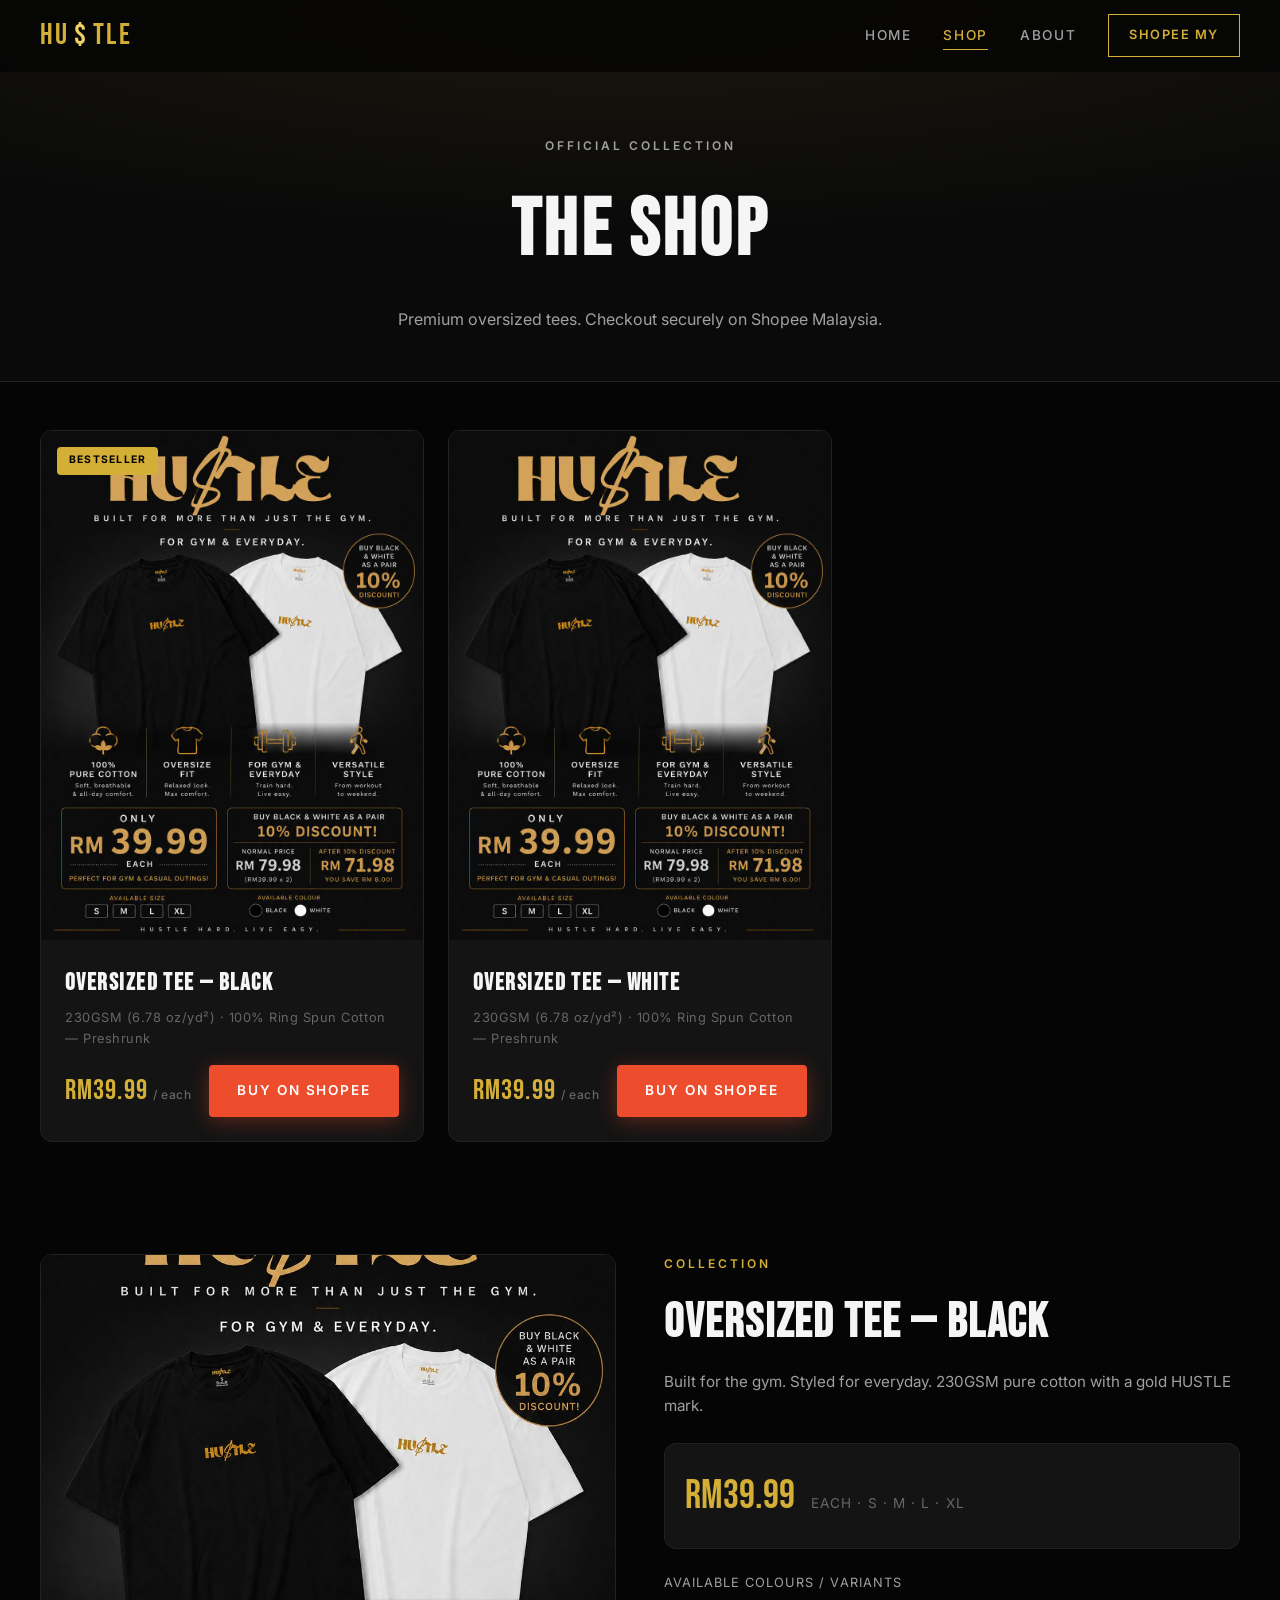
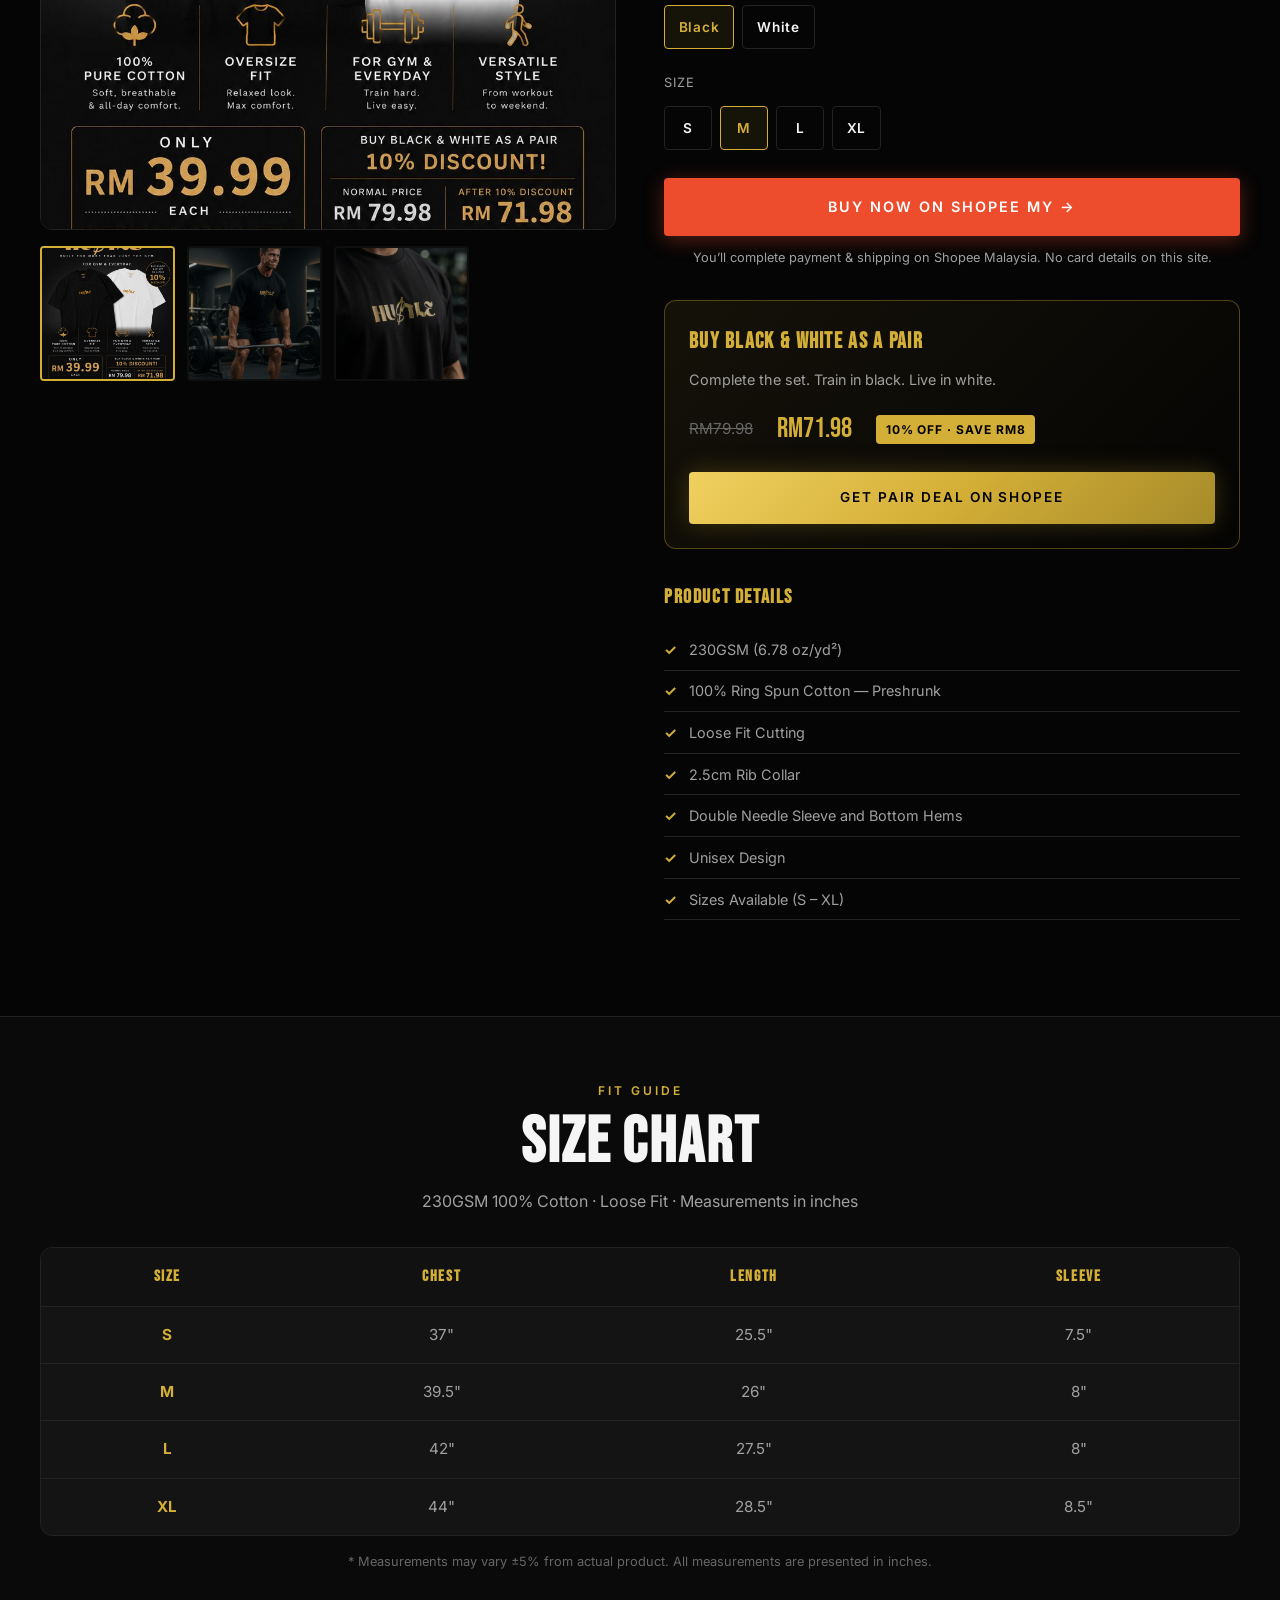
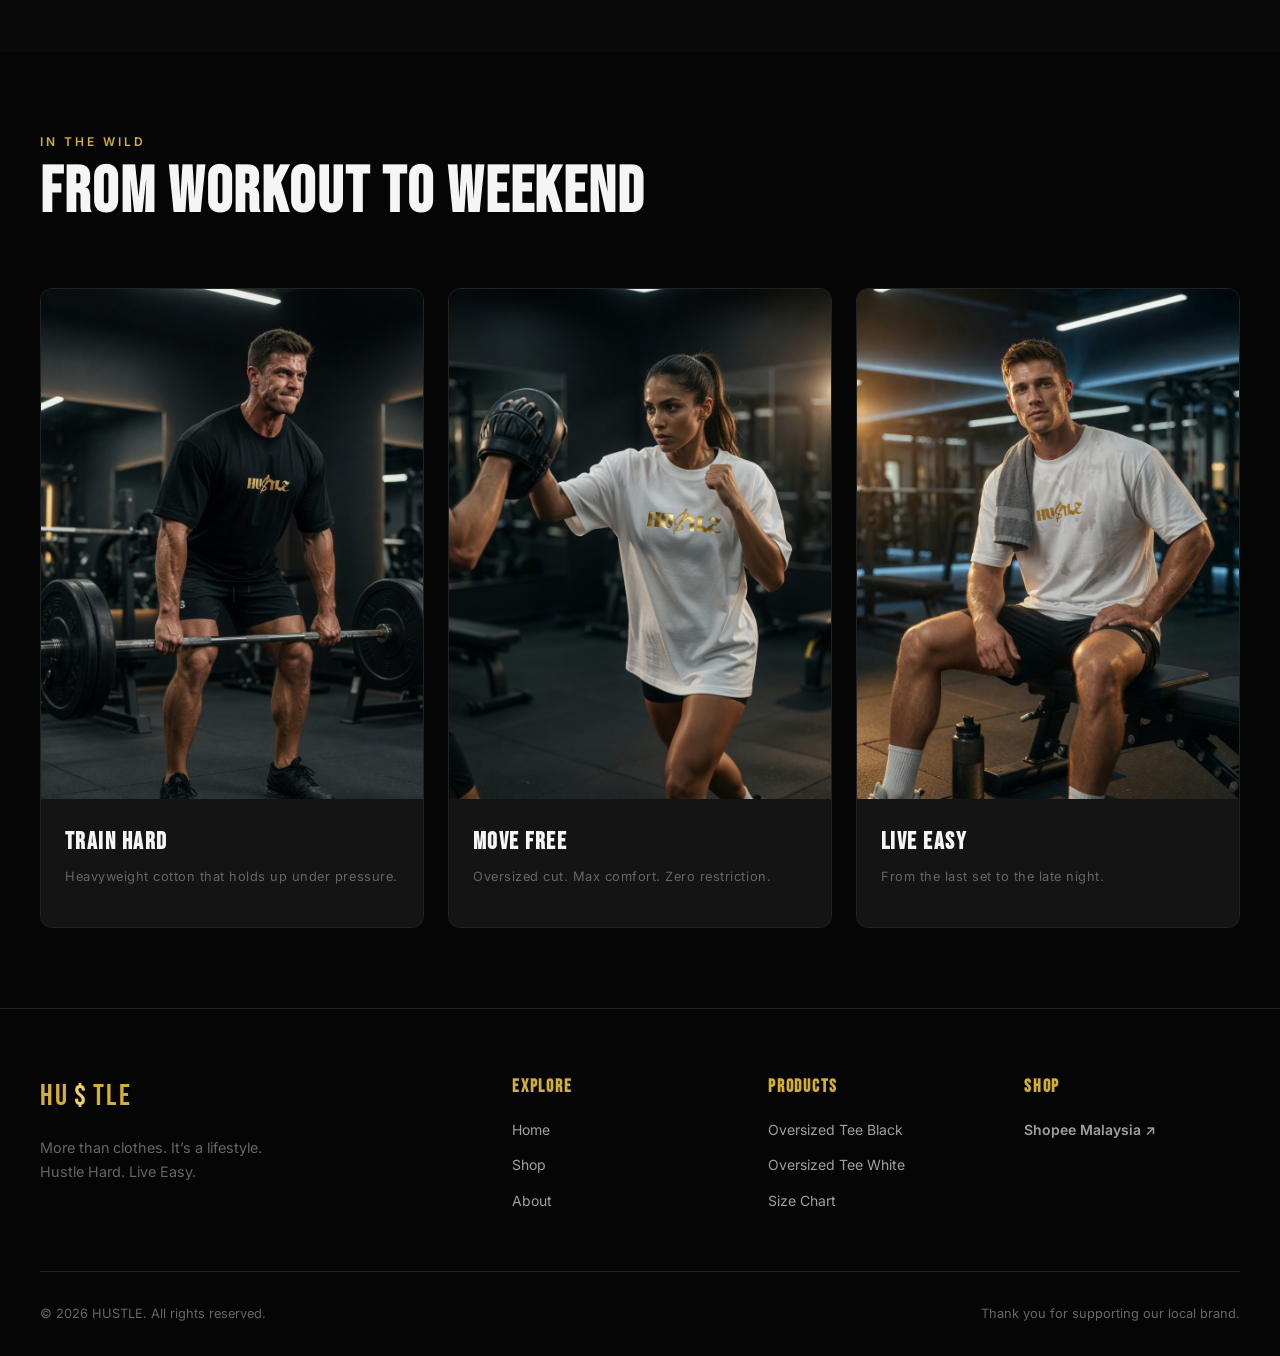
==== shop.html @ 85b2e393 "Initial commit: HUSTLE premium gym clothing e-commerce site Three-page brand site (Home, Shop, About" ====
<!DOCTYPE html>
<html lang="en">
  <head>
    <meta charset="UTF-8" />
    <meta name="viewport" content="width=device-width, initial-scale=1.0" />
    <meta
      name="description"
      content="Shop HUSTLE Oversized Tee — 230GSM pure cotton, Black & White. RM39.99 each or 10% off pair bundle. Buy on Shopee Malaysia."
    />
    <title>Shop — HUSTLE Oversized Tee</title>
    <link rel="preconnect" href="https://fonts.googleapis.com" />
    <link rel="preconnect" href="https://fonts.gstatic.com" crossorigin />
    <link
      href="https://fonts.googleapis.com/css2?family=Bebas+Neue&family=Inter:wght@400;500;600;700&display=swap"
      rel="stylesheet"
    />
    <link rel="stylesheet" href="css/styles.css" />
  </head>
  <body>
    <header class="nav" role="banner">
      <div class="nav-inner">
        <a href="index.html" class="logo" aria-label="HUSTLE Home">
          HU<span class="dollar">$</span>TLE
        </a>
        <button class="nav-toggle" aria-label="Open menu" aria-expanded="false">
          <span></span><span></span><span></span>
        </button>
        <nav class="nav-links" aria-label="Primary">
          <a href="index.html" data-page="index.html">Home</a>
          <a href="shop.html" data-page="shop.html">Shop</a>
          <a href="about.html" data-page="about.html">About</a>
          <a href="#" class="nav-cta" data-shopee="store">Shopee MY</a>
        </nav>
      </div>
    </header>

    <section class="page-hero">
      <div class="container">
        <p class="section-label">Official Collection</p>
        <h1>THE SHOP</h1>
        <p>Premium oversized tees. Checkout securely on Shopee Malaysia.</p>
      </div>
    </section>

    <!-- PRODUCT CATALOG -->
    <div class="container" style="padding-top: 3rem">
      <div id="products-grid" class="shop-grid" style="margin-bottom: 3rem">
        <p class="muted">Loading products…</p>
      </div>
    </div>

    <div class="container" id="product-detail-root">
      <!-- Selected product detail filled by shop-app.js -->
    </div>

    <!-- SIZE CHART -->
    <section class="size-chart-section" id="size-chart">
      <div class="container">
        <div style="text-align: center; margin-bottom: 2rem" class="reveal">
          <p class="section-label">Fit Guide</p>
          <h2 class="section-title">SIZE CHART</h2>
          <p class="muted">230GSM 100% Cotton · Loose Fit · Measurements in inches</p>
        </div>
        <div class="size-chart-wrap reveal">
          <table class="size-chart">
            <thead>
              <tr>
                <th>SIZE</th>
                <th>CHEST</th>
                <th>LENGTH</th>
                <th>SLEEVE</th>
              </tr>
            </thead>
            <tbody id="size-chart-body"></tbody>
          </table>
        </div>
        <p class="size-chart-note" id="size-chart-note"></p>
      </div>
    </section>

    <!-- Lifestyle strip -->
    <section class="section">
      <div class="container">
        <div class="featured-header reveal">
          <div>
            <p class="section-label">In the Wild</p>
            <h2 class="section-title">FROM WORKOUT TO WEEKEND</h2>
          </div>
        </div>
        <div class="shop-grid">
          <article class="product-card reveal">
            <div class="product-card-img">
              <img
                src="assets/images/hero-male-black.jpg"
                alt="Training in HUSTLE black oversized tee"
                loading="lazy"
                width="600"
                height="800"
              />
            </div>
            <div class="product-card-body">
              <h3>TRAIN HARD</h3>
              <p class="product-meta">Heavyweight cotton that holds up under pressure.</p>
            </div>
          </article>
          <article class="product-card reveal">
            <div class="product-card-img">
              <img
                src="assets/images/lifestyle-female-white.jpg"
                alt="Lifestyle wear HUSTLE white oversized tee"
                loading="lazy"
                width="600"
                height="800"
              />
            </div>
            <div class="product-card-body">
              <h3>MOVE FREE</h3>
              <p class="product-meta">Oversized cut. Max comfort. Zero restriction.</p>
            </div>
          </article>
          <article class="product-card reveal">
            <div class="product-card-img">
              <img
                src="assets/images/lifestyle-rest.jpg"
                alt="Post-workout in HUSTLE oversized tee"
                loading="lazy"
                width="600"
                height="800"
              />
            </div>
            <div class="product-card-body">
              <h3>LIVE EASY</h3>
              <p class="product-meta">From the last set to the late night.</p>
            </div>
          </article>
        </div>
      </div>
    </section>

    <footer class="footer">
      <div class="container">
        <div class="footer-grid">
          <div class="footer-brand">
            <a href="index.html" class="logo">HU<span class="dollar">$</span>TLE</a>
            <p>More than clothes. It’s a lifestyle.<br />Hustle Hard. Live Easy.</p>
          </div>
          <div>
            <h4>Explore</h4>
            <ul class="footer-links">
              <li><a href="index.html">Home</a></li>
              <li><a href="shop.html">Shop</a></li>
              <li><a href="about.html">About</a></li>
            </ul>
          </div>
          <div>
            <h4>Products</h4>
            <ul class="footer-links">
              <li><a href="shop.html">Oversized Tee Black</a></li>
              <li><a href="shop.html">Oversized Tee White</a></li>
              <li><a href="shop.html#size-chart">Size Chart</a></li>
            </ul>
          </div>
          <div>
            <h4>Shop</h4>
            <ul class="footer-links">
              <li>
                <a href="#" data-shopee="store" class="footer-shopee">Shopee Malaysia ↗</a>
              </li>
            </ul>
          </div>
        </div>
        <div class="footer-bottom">
          <span>© <span data-year></span> HUSTLE. All rights reserved.</span>
          <span>Thank you for supporting our local brand.</span>
        </div>
      </div>
    </footer>

    <script src="js/config.js"></script>
    <script src="js/catalog.js"></script>
    <script src="js/shop-app.js"></script>
    <script src="js/main.js"></script>
  </body>
</html>
---- css/styles.css ----
/* ============================================================
   HUSTLE — Premium Gym Clothing Brand
   Design System: Dark · Gold · Aggressive Luxury
   ============================================================ */

:root {
  /* Palette */
  --bg-void: #050505;
  --bg-primary: #0a0a0a;
  --bg-elevated: #111111;
  --bg-card: #141414;
  --bg-hover: #1a1a1a;
  --border: #222222;
  --border-gold: rgba(212, 175, 55, 0.35);

  --gold: #d4af37;
  --gold-bright: #f0d060;
  --gold-dim: #a68b2a;
  --gold-glow: rgba(212, 175, 55, 0.25);

  --text: #f5f5f5;
  --text-muted: #a0a0a0;
  --text-dim: #666666;
  --white: #ffffff;
  --black: #000000;

  /* Typography */
  --font-display: "Bebas Neue", "Impact", "Arial Narrow", sans-serif;
  --font-body: "Inter", system-ui, -apple-system, sans-serif;

  /* Spacing & layout */
  --nav-h: 72px;
  --container: 1200px;
  --radius: 4px;
  --radius-lg: 12px;

  /* Motion */
  --ease: cubic-bezier(0.22, 1, 0.36, 1);
  --transition: 0.3s var(--ease);
}

/* Reset */
*,
*::before,
*::after {
  box-sizing: border-box;
  margin: 0;
  padding: 0;
}

html {
  scroll-behavior: smooth;
  -webkit-font-smoothing: antialiased;
}

body {
  font-family: var(--font-body);
  background: var(--bg-void);
  color: var(--text);
  line-height: 1.6;
  min-height: 100vh;
  overflow-x: hidden;
}

img {
  max-width: 100%;
  display: block;
  height: auto;
}

a {
  color: inherit;
  text-decoration: none;
}

ul {
  list-style: none;
}

button {
  font-family: inherit;
  cursor: pointer;
  border: none;
  background: none;
  color: inherit;
}

/* Typography utilities */
.display {
  font-family: var(--font-display);
  font-weight: 400;
  letter-spacing: 0.04em;
  line-height: 0.95;
  text-transform: uppercase;
}

.gold-text {
  color: var(--gold);
}

.muted {
  color: var(--text-muted);
}

.container {
  width: min(100% - 2.5rem, var(--container));
  margin-inline: auto;
}

.section {
  padding: 5rem 0;
}

.section-label {
  font-size: 0.75rem;
  letter-spacing: 0.25em;
  text-transform: uppercase;
  color: var(--gold);
  margin-bottom: 0.75rem;
  font-weight: 600;
}

.section-title {
  font-family: var(--font-display);
  font-size: clamp(2.5rem, 6vw, 4rem);
  letter-spacing: 0.03em;
  line-height: 0.95;
  margin-bottom: 1rem;
}

/* ============================================================
   NAVIGATION
   ============================================================ */
.nav {
  position: fixed;
  top: 0;
  left: 0;
  right: 0;
  z-index: 1000;
  height: var(--nav-h);
  display: flex;
  align-items: center;
  background: rgba(5, 5, 5, 0.85);
  backdrop-filter: blur(16px);
  border-bottom: 1px solid transparent;
  transition: border-color var(--transition), background var(--transition);
}

.nav.scrolled {
  border-bottom-color: var(--border);
  background: rgba(5, 5, 5, 0.95);
}

.nav-inner {
  width: min(100% - 2.5rem, var(--container));
  margin-inline: auto;
  display: flex;
  align-items: center;
  justify-content: space-between;
}

.logo {
  font-family: var(--font-display);
  font-size: 1.85rem;
  letter-spacing: 0.08em;
  color: var(--gold);
  display: flex;
  align-items: center;
  gap: 0.15em;
}

.logo .dollar {
  color: var(--gold-bright);
  position: relative;
}

.logo-sub {
  display: none;
}

.nav-links {
  display: flex;
  align-items: center;
  gap: 2rem;
}

.nav-links a {
  font-size: 0.85rem;
  font-weight: 500;
  letter-spacing: 0.12em;
  text-transform: uppercase;
  color: var(--text-muted);
  transition: color var(--transition);
  position: relative;
}

.nav-links a::after {
  content: "";
  position: absolute;
  left: 0;
  bottom: -4px;
  width: 0;
  height: 1px;
  background: var(--gold);
  transition: width var(--transition);
}

.nav-links a:hover,
.nav-links a.active {
  color: var(--gold);
}

.nav-links a:hover::after,
.nav-links a.active::after {
  width: 100%;
}

.nav-cta {
  padding: 0.65rem 1.25rem;
  border: 1px solid var(--gold);
  color: var(--gold) !important;
  letter-spacing: 0.1em;
  font-size: 0.8rem !important;
  font-weight: 600 !important;
  transition: background var(--transition), color var(--transition) !important;
}

.nav-cta::after {
  display: none !important;
}

.nav-cta:hover {
  background: var(--gold) !important;
  color: var(--black) !important;
}

.nav-toggle {
  display: none;
  flex-direction: column;
  gap: 5px;
  padding: 8px;
  z-index: 1001;
}

.nav-toggle span {
  display: block;
  width: 24px;
  height: 2px;
  background: var(--gold);
  transition: var(--transition);
}

/* ============================================================
   BUTTONS
   ============================================================ */
.btn {
  display: inline-flex;
  align-items: center;
  justify-content: center;
  gap: 0.5rem;
  padding: 0.95rem 1.75rem;
  font-size: 0.85rem;
  font-weight: 600;
  letter-spacing: 0.14em;
  text-transform: uppercase;
  border-radius: var(--radius);
  transition: all var(--transition);
  white-space: nowrap;
}

.btn-primary {
  background: linear-gradient(135deg, var(--gold-bright), var(--gold), var(--gold-dim));
  color: var(--black);
  box-shadow: 0 0 24px var(--gold-glow);
}

.btn-primary:hover {
  transform: translateY(-2px);
  box-shadow: 0 8px 32px var(--gold-glow);
  filter: brightness(1.08);
}

.btn-outline {
  border: 1px solid var(--gold);
  color: var(--gold);
  background: transparent;
}

.btn-outline:hover {
  background: var(--gold);
  color: var(--black);
  transform: translateY(-2px);
}

.btn-ghost {
  border: 1px solid var(--border);
  color: var(--text);
}

.btn-ghost:hover {
  border-color: var(--gold);
  color: var(--gold);
}

.btn-shopee {
  background: #ee4d2d;
  color: var(--white);
  box-shadow: 0 4px 20px rgba(238, 77, 45, 0.35);
}

.btn-shopee:hover {
  background: #ff6338;
  transform: translateY(-2px);
  box-shadow: 0 8px 28px rgba(238, 77, 45, 0.45);
}

.btn-block {
  width: 100%;
}

.btn-lg {
  padding: 1.1rem 2.25rem;
  font-size: 0.9rem;
}

/* ============================================================
   HERO
   ============================================================ */
.hero {
  position: relative;
  min-height: 100vh;
  display: flex;
  align-items: center;
  padding-top: var(--nav-h);
  overflow: hidden;
}

.hero-bg {
  position: absolute;
  inset: 0;
  z-index: 0;
}

.hero-bg img {
  width: 100%;
  height: 100%;
  object-fit: cover;
  object-position: center top;
}

.hero-bg::after {
  content: "";
  position: absolute;
  inset: 0;
  background:
    linear-gradient(90deg, rgba(5, 5, 5, 0.95) 0%, rgba(5, 5, 5, 0.7) 45%, rgba(5, 5, 5, 0.35) 100%),
    linear-gradient(0deg, rgba(5, 5, 5, 0.9) 0%, transparent 40%);
}

.hero-content {
  position: relative;
  z-index: 1;
  padding: 4rem 0;
  max-width: 640px;
}

.hero-tag {
  display: inline-flex;
  align-items: center;
  gap: 0.5rem;
  font-size: 0.75rem;
  letter-spacing: 0.2em;
  text-transform: uppercase;
  color: var(--gold);
  margin-bottom: 1.5rem;
  font-weight: 600;
}

.hero-tag::before {
  content: "";
  width: 28px;
  height: 1px;
  background: var(--gold);
}

.hero h1 {
  font-family: var(--font-display);
  font-size: clamp(3.5rem, 10vw, 6.5rem);
  letter-spacing: 0.02em;
  line-height: 0.9;
  margin-bottom: 0.5rem;
}

.hero h1 .line2 {
  color: var(--gold);
}

.hero-sub {
  font-size: clamp(1rem, 2vw, 1.2rem);
  color: var(--text-muted);
  margin: 1.25rem 0 2.25rem;
  max-width: 480px;
  letter-spacing: 0.02em;
}

.hero-actions {
  display: flex;
  flex-wrap: wrap;
  gap: 1rem;
  margin-bottom: 3rem;
}

.hero-stats {
  display: flex;
  gap: 2.5rem;
  padding-top: 2rem;
  border-top: 1px solid var(--border);
}

.hero-stat strong {
  display: block;
  font-family: var(--font-display);
  font-size: 1.75rem;
  color: var(--gold);
  letter-spacing: 0.04em;
}

.hero-stat span {
  font-size: 0.75rem;
  letter-spacing: 0.1em;
  text-transform: uppercase;
  color: var(--text-dim);
}

/* ============================================================
   VALUES / PILLARS
   ============================================================ */
.values {
  background: var(--bg-primary);
  border-block: 1px solid var(--border);
}

.values-grid {
  display: grid;
  grid-template-columns: repeat(4, 1fr);
  gap: 1.5rem;
}

.value-card {
  padding: 2rem 1.5rem;
  background: var(--bg-card);
  border: 1px solid var(--border);
  border-radius: var(--radius-lg);
  text-align: center;
  transition: border-color var(--transition), transform var(--transition), box-shadow var(--transition);
}

.value-card:hover {
  border-color: var(--border-gold);
  transform: translateY(-4px);
  box-shadow: 0 12px 40px rgba(0, 0, 0, 0.4);
}

.value-icon {
  width: 48px;
  height: 48px;
  margin: 0 auto 1.25rem;
  display: flex;
  align-items: center;
  justify-content: center;
  border: 1px solid var(--border-gold);
  border-radius: 50%;
  color: var(--gold);
  font-size: 1.25rem;
}

.value-card h3 {
  font-family: var(--font-display);
  font-size: 1.5rem;
  letter-spacing: 0.08em;
  color: var(--gold);
  margin-bottom: 0.5rem;
}

.value-card p {
  font-size: 0.875rem;
  color: var(--text-muted);
  line-height: 1.55;
}

/* ============================================================
   FEATURED COLLECTION
   ============================================================ */
.featured-header {
  display: flex;
  flex-wrap: wrap;
  align-items: flex-end;
  justify-content: space-between;
  gap: 1.5rem;
  margin-bottom: 3rem;
}

.featured-grid {
  display: grid;
  grid-template-columns: 1.2fr 1fr;
  gap: 1.5rem;
}

.product-card {
  position: relative;
  background: var(--bg-card);
  border: 1px solid var(--border);
  border-radius: var(--radius-lg);
  overflow: hidden;
  transition: border-color var(--transition), transform var(--transition);
}

.product-card:hover {
  border-color: var(--border-gold);
  transform: translateY(-4px);
}

.product-card-img {
  aspect-ratio: 3 / 4;
  overflow: hidden;
  background: var(--bg-elevated);
  position: relative;
}

.product-card-img img {
  width: 100%;
  height: 100%;
  object-fit: cover;
  transition: transform 0.6s var(--ease);
}

.product-card:hover .product-card-img img {
  transform: scale(1.05);
}

.product-badge {
  position: absolute;
  top: 1rem;
  left: 1rem;
  padding: 0.35rem 0.75rem;
  background: var(--gold);
  color: var(--black);
  font-size: 0.65rem;
  font-weight: 700;
  letter-spacing: 0.12em;
  text-transform: uppercase;
  border-radius: var(--radius);
  z-index: 2;
}

.product-badge.bundle {
  background: #ee4d2d;
  color: white;
}

.product-card-body {
  padding: 1.5rem;
}

.product-card-body h3 {
  font-family: var(--font-display);
  font-size: 1.5rem;
  letter-spacing: 0.06em;
  margin-bottom: 0.35rem;
}

.product-meta {
  font-size: 0.8rem;
  color: var(--text-dim);
  margin-bottom: 1rem;
  letter-spacing: 0.04em;
}

.product-price-row {
  display: flex;
  align-items: center;
  justify-content: space-between;
  gap: 1rem;
  flex-wrap: wrap;
}

.price {
  font-family: var(--font-display);
  font-size: 1.75rem;
  color: var(--gold);
  letter-spacing: 0.04em;
}

.price small {
  font-family: var(--font-body);
  font-size: 0.75rem;
  color: var(--text-dim);
  letter-spacing: 0.05em;
  font-weight: 500;
}

.featured-side {
  display: flex;
  flex-direction: column;
  gap: 1.5rem;
}

.featured-side .product-card-img {
  aspect-ratio: 16 / 10;
}

/* ============================================================
   CTA BANNER
   ============================================================ */
.cta-banner {
  position: relative;
  padding: 6rem 0;
  overflow: hidden;
}

.cta-banner-bg {
  position: absolute;
  inset: 0;
}

.cta-banner-bg img {
  width: 100%;
  height: 100%;
  object-fit: cover;
}

.cta-banner-bg::after {
  content: "";
  position: absolute;
  inset: 0;
  background: linear-gradient(90deg, rgba(5, 5, 5, 0.92) 0%, rgba(5, 5, 5, 0.75) 100%);
}

.cta-banner-content {
  position: relative;
  z-index: 1;
  text-align: center;
  max-width: 700px;
  margin-inline: auto;
}

.cta-banner h2 {
  font-family: var(--font-display);
  font-size: clamp(2.5rem, 6vw, 4rem);
  letter-spacing: 0.04em;
  margin-bottom: 1rem;
}

.cta-banner p {
  color: var(--text-muted);
  margin-bottom: 2rem;
  font-size: 1.05rem;
}

/* ============================================================
   SHOP PAGE
   ============================================================ */
.page-hero {
  padding: calc(var(--nav-h) + 4rem) 0 3rem;
  border-bottom: 1px solid var(--border);
  background:
    radial-gradient(ellipse 80% 60% at 50% 0%, rgba(212, 175, 55, 0.08), transparent),
    var(--bg-primary);
  text-align: center;
}

.page-hero h1 {
  font-family: var(--font-display);
  font-size: clamp(3rem, 8vw, 5rem);
  letter-spacing: 0.04em;
  margin-bottom: 0.75rem;
}

.page-hero p {
  color: var(--text-muted);
  max-width: 520px;
  margin-inline: auto;
}

/* Product showcase */
.shop-layout {
  display: grid;
  grid-template-columns: 1fr 1fr;
  gap: 3rem;
  align-items: start;
  padding: 4rem 0;
}

.product-gallery {
  position: sticky;
  top: calc(var(--nav-h) + 1.5rem);
}

.gallery-main {
  aspect-ratio: 1;
  border-radius: var(--radius-lg);
  overflow: hidden;
  border: 1px solid var(--border);
  background: var(--bg-card);
  margin-bottom: 1rem;
}

.gallery-main img {
  width: 100%;
  height: 100%;
  object-fit: cover;
}

.gallery-thumbs {
  display: grid;
  grid-template-columns: repeat(4, 1fr);
  gap: 0.75rem;
}

.gallery-thumb {
  aspect-ratio: 1;
  border-radius: var(--radius);
  overflow: hidden;
  border: 2px solid transparent;
  cursor: pointer;
  opacity: 0.7;
  transition: all var(--transition);
  background: var(--bg-card);
}

.gallery-thumb.active,
.gallery-thumb:hover {
  border-color: var(--gold);
  opacity: 1;
}

.gallery-thumb img {
  width: 100%;
  height: 100%;
  object-fit: cover;
}

.product-info h1 {
  font-family: var(--font-display);
  font-size: clamp(2rem, 4vw, 3rem);
  letter-spacing: 0.04em;
  margin-bottom: 0.5rem;
}

.product-tagline {
  color: var(--text-muted);
  margin-bottom: 1.5rem;
  font-size: 0.95rem;
}

.price-block {
  display: flex;
  flex-wrap: wrap;
  align-items: baseline;
  gap: 1rem;
  margin-bottom: 1.5rem;
  padding: 1.25rem;
  background: var(--bg-card);
  border: 1px solid var(--border);
  border-radius: var(--radius-lg);
}

.price-block .current {
  font-family: var(--font-display);
  font-size: 2.5rem;
  color: var(--gold);
}

.price-block .each {
  font-size: 0.85rem;
  color: var(--text-dim);
  letter-spacing: 0.08em;
  text-transform: uppercase;
}

.color-swatches {
  display: flex;
  gap: 0.75rem;
  margin-bottom: 1.5rem;
}

.swatch {
  width: 40px;
  height: 40px;
  border-radius: 50%;
  border: 2px solid var(--border);
  cursor: pointer;
  transition: all var(--transition);
  position: relative;
}

.swatch.black {
  background: #111;
}

.swatch.white {
  background: #f5f5f5;
}

.swatch.active {
  border-color: var(--gold);
  box-shadow: 0 0 0 2px var(--bg-void), 0 0 0 4px var(--gold);
}

.swatch-label {
  font-size: 0.8rem;
  color: var(--text-muted);
  margin-bottom: 0.75rem;
  letter-spacing: 0.08em;
  text-transform: uppercase;
}

.size-options {
  display: flex;
  gap: 0.5rem;
  margin-bottom: 1.75rem;
  flex-wrap: wrap;
}

.size-btn {
  min-width: 48px;
  height: 44px;
  padding: 0 0.85rem;
  border: 1px solid var(--border);
  border-radius: var(--radius);
  font-weight: 600;
  font-size: 0.85rem;
  letter-spacing: 0.06em;
  transition: all var(--transition);
}

.size-btn:hover,
.size-btn.active {
  border-color: var(--gold);
  color: var(--gold);
  background: rgba(212, 175, 55, 0.08);
}

.buy-actions {
  display: flex;
  flex-direction: column;
  gap: 0.75rem;
  margin-bottom: 2rem;
}

.bundle-card {
  padding: 1.5rem;
  border: 1px solid var(--border-gold);
  border-radius: var(--radius-lg);
  background: linear-gradient(135deg, rgba(212, 175, 55, 0.08), transparent);
  margin-bottom: 2rem;
}

.bundle-card h3 {
  font-family: var(--font-display);
  font-size: 1.35rem;
  letter-spacing: 0.06em;
  color: var(--gold);
  margin-bottom: 0.5rem;
}

.bundle-prices {
  display: flex;
  flex-wrap: wrap;
  gap: 1.5rem;
  align-items: center;
  margin: 1rem 0 1.25rem;
}

.bundle-prices .old {
  text-decoration: line-through;
  color: var(--text-dim);
  font-size: 0.95rem;
}

.bundle-prices .new {
  font-family: var(--font-display);
  font-size: 1.75rem;
  color: var(--gold);
}

.bundle-prices .save {
  font-size: 0.75rem;
  font-weight: 700;
  letter-spacing: 0.08em;
  text-transform: uppercase;
  background: var(--gold);
  color: var(--black);
  padding: 0.3rem 0.6rem;
  border-radius: var(--radius);
}

/* Product details list */
.details-list {
  margin-bottom: 2rem;
}

.details-list h3 {
  font-family: var(--font-display);
  font-size: 1.25rem;
  letter-spacing: 0.08em;
  margin-bottom: 1rem;
  color: var(--gold);
}

.details-list li {
  display: flex;
  align-items: flex-start;
  gap: 0.75rem;
  padding: 0.55rem 0;
  font-size: 0.9rem;
  color: var(--text-muted);
  border-bottom: 1px solid var(--border);
}

.details-list li::before {
  content: "✓";
  color: var(--gold);
  font-weight: 700;
  flex-shrink: 0;
}

/* Size chart */
.size-chart-section {
  padding: 4rem 0 5rem;
  background: var(--bg-primary);
  border-top: 1px solid var(--border);
}

.size-chart-wrap {
  overflow-x: auto;
  border: 1px solid var(--border);
  border-radius: var(--radius-lg);
  background: var(--bg-card);
}

.size-chart {
  width: 100%;
  border-collapse: collapse;
  min-width: 480px;
}

.size-chart th,
.size-chart td {
  padding: 1rem 1.25rem;
  text-align: center;
  border-bottom: 1px solid var(--border);
}

.size-chart th {
  font-family: var(--font-display);
  font-size: 1rem;
  letter-spacing: 0.1em;
  color: var(--gold);
  background: var(--bg-elevated);
}

.size-chart td {
  font-size: 0.95rem;
  color: var(--text-muted);
}

.size-chart tr:last-child td {
  border-bottom: none;
}

.size-chart tbody tr:hover td {
  background: rgba(212, 175, 55, 0.04);
  color: var(--text);
}

.size-chart-note {
  margin-top: 1rem;
  font-size: 0.8rem;
  color: var(--text-dim);
  text-align: center;
}

/* Related products strip */
.shop-grid {
  display: grid;
  grid-template-columns: repeat(3, 1fr);
  gap: 1.5rem;
}

/* ============================================================
   ABOUT PAGE
   ============================================================ */
.about-hero {
  padding: calc(var(--nav-h) + 5rem) 0 4rem;
  text-align: center;
  background:
    radial-gradient(ellipse 70% 50% at 50% 0%, rgba(212, 175, 55, 0.1), transparent),
    var(--bg-void);
}

.about-hero h1 {
  font-family: var(--font-display);
  font-size: clamp(3rem, 8vw, 5.5rem);
  letter-spacing: 0.04em;
  margin-bottom: 1rem;
}

.about-hero .tagline {
  font-size: 1.15rem;
  color: var(--gold);
  letter-spacing: 0.15em;
  text-transform: uppercase;
  font-weight: 500;
}

.about-story {
  display: grid;
  grid-template-columns: 1fr 1fr;
  gap: 4rem;
  align-items: center;
  padding: 5rem 0;
}

.about-story img {
  width: 100%;
  border-radius: var(--radius-lg);
  border: 1px solid var(--border);
  object-fit: cover;
  aspect-ratio: 4 / 5;
}

.about-copy h2 {
  font-family: var(--font-display);
  font-size: clamp(2rem, 4vw, 3rem);
  letter-spacing: 0.04em;
  margin-bottom: 1.25rem;
}

.about-copy p {
  color: var(--text-muted);
  margin-bottom: 1.25rem;
  font-size: 1.05rem;
  line-height: 1.75;
}

.pillars-grid {
  display: grid;
  grid-template-columns: repeat(4, 1fr);
  gap: 1.25rem;
  padding: 2rem 0 5rem;
}

.pillar {
  padding: 2rem 1.25rem;
  text-align: center;
  border: 1px solid var(--border);
  border-radius: var(--radius-lg);
  background: var(--bg-card);
  transition: border-color var(--transition), transform var(--transition);
}

.pillar:hover {
  border-color: var(--border-gold);
  transform: translateY(-3px);
}

.pillar-icon {
  font-size: 1.75rem;
  margin-bottom: 1rem;
  color: var(--gold);
}

.pillar h3 {
  font-family: var(--font-display);
  font-size: 1.35rem;
  letter-spacing: 0.08em;
  color: var(--gold);
  margin-bottom: 0.4rem;
}

.pillar p {
  font-size: 0.85rem;
  color: var(--text-muted);
}

.manifesto {
  padding: 5rem 0;
  text-align: center;
  background: var(--bg-primary);
  border-block: 1px solid var(--border);
}

.manifesto blockquote {
  font-family: var(--font-display);
  font-size: clamp(1.75rem, 4vw, 2.75rem);
  letter-spacing: 0.04em;
  line-height: 1.2;
  max-width: 800px;
  margin: 0 auto 1.5rem;
  color: var(--text);
}

.manifesto cite {
  font-style: normal;
  color: var(--gold);
  font-size: 0.85rem;
  letter-spacing: 0.2em;
  text-transform: uppercase;
}

/* ============================================================
   FOOTER
   ============================================================ */
.footer {
  padding: 4rem 0 2rem;
  border-top: 1px solid var(--border);
  background: var(--bg-void);
}

.footer-grid {
  display: grid;
  grid-template-columns: 2fr 1fr 1fr 1fr;
  gap: 2.5rem;
  margin-bottom: 3rem;
}

.footer-brand .logo {
  margin-bottom: 1rem;
}

.footer-brand p {
  color: var(--text-dim);
  font-size: 0.9rem;
  max-width: 280px;
  line-height: 1.65;
}

.footer h4 {
  font-family: var(--font-display);
  font-size: 1.1rem;
  letter-spacing: 0.1em;
  color: var(--gold);
  margin-bottom: 1rem;
}

.footer-links li {
  margin-bottom: 0.6rem;
}

.footer-links a {
  font-size: 0.875rem;
  color: var(--text-muted);
  transition: color var(--transition);
}

.footer-links a:hover {
  color: var(--gold);
}

.footer-bottom {
  display: flex;
  flex-wrap: wrap;
  justify-content: space-between;
  gap: 1rem;
  padding-top: 2rem;
  border-top: 1px solid var(--border);
  font-size: 0.8rem;
  color: var(--text-dim);
}

.footer-shopee {
  display: inline-flex;
  align-items: center;
  gap: 0.4rem;
  color: #ee4d2d;
  font-weight: 600;
}

/* ============================================================
   UTILS
   ============================================================ */
.sr-only {
  position: absolute;
  width: 1px;
  height: 1px;
  padding: 0;
  margin: -1px;
  overflow: hidden;
  clip: rect(0, 0, 0, 0);
  border: 0;
}

.divider {
  height: 1px;
  background: var(--border);
  margin: 2rem 0;
}

.gold-line {
  width: 60px;
  height: 2px;
  background: linear-gradient(90deg, var(--gold), transparent);
  margin: 1rem 0;
}

/* Fade-in animation */
.reveal {
  opacity: 0;
  transform: translateY(24px);
  transition: opacity 0.7s var(--ease), transform 0.7s var(--ease);
}

.reveal.visible {
  opacity: 1;
  transform: translateY(0);
}

/* ============================================================
   RESPONSIVE
   ============================================================ */
/* Specs band on home */
.specs-band {
  display: grid;
  grid-template-columns: 1fr 1.2fr;
  gap: 2rem;
  align-items: center;
  background: var(--bg-card);
  border: 1px solid var(--border);
  border-radius: var(--radius-lg);
  overflow: hidden;
}

.specs-band > img {
  width: 100%;
  height: 100%;
  object-fit: cover;
  min-height: 280px;
}

.specs-band-copy {
  padding: 2.5rem 2rem 2.5rem 0;
}

@media (max-width: 960px) {
  .values-grid,
  .pillars-grid {
    grid-template-columns: repeat(2, 1fr);
  }

  .featured-grid {
    grid-template-columns: 1fr;
  }

  .shop-layout,
  .about-story {
    grid-template-columns: 1fr;
    gap: 2rem;
  }

  .product-gallery {
    position: static;
  }

  .footer-grid {
    grid-template-columns: 1fr 1fr;
  }

  .shop-grid {
    grid-template-columns: 1fr;
  }

  .specs-band {
    grid-template-columns: 1fr;
  }

  .specs-band-copy {
    padding: 1.5rem 1.5rem 2rem;
  }
}

@media (max-width: 720px) {
  .nav-toggle {
    display: flex;
  }

  .nav-links {
    position: fixed;
    inset: 0;
    background: rgba(5, 5, 5, 0.98);
    flex-direction: column;
    justify-content: center;
    gap: 2rem;
    opacity: 0;
    visibility: hidden;
    transition: all var(--transition);
  }

  .nav-links.open {
    opacity: 1;
    visibility: visible;
  }

  .nav-links a {
    font-size: 1.1rem;
  }

  .hero-stats {
    gap: 1.5rem;
  }

  .values-grid,
  .pillars-grid {
    grid-template-columns: 1fr;
  }

  .footer-grid {
    grid-template-columns: 1fr;
  }

  .hero-actions {
    flex-direction: column;
  }

  .hero-actions .btn {
    width: 100%;
  }
}
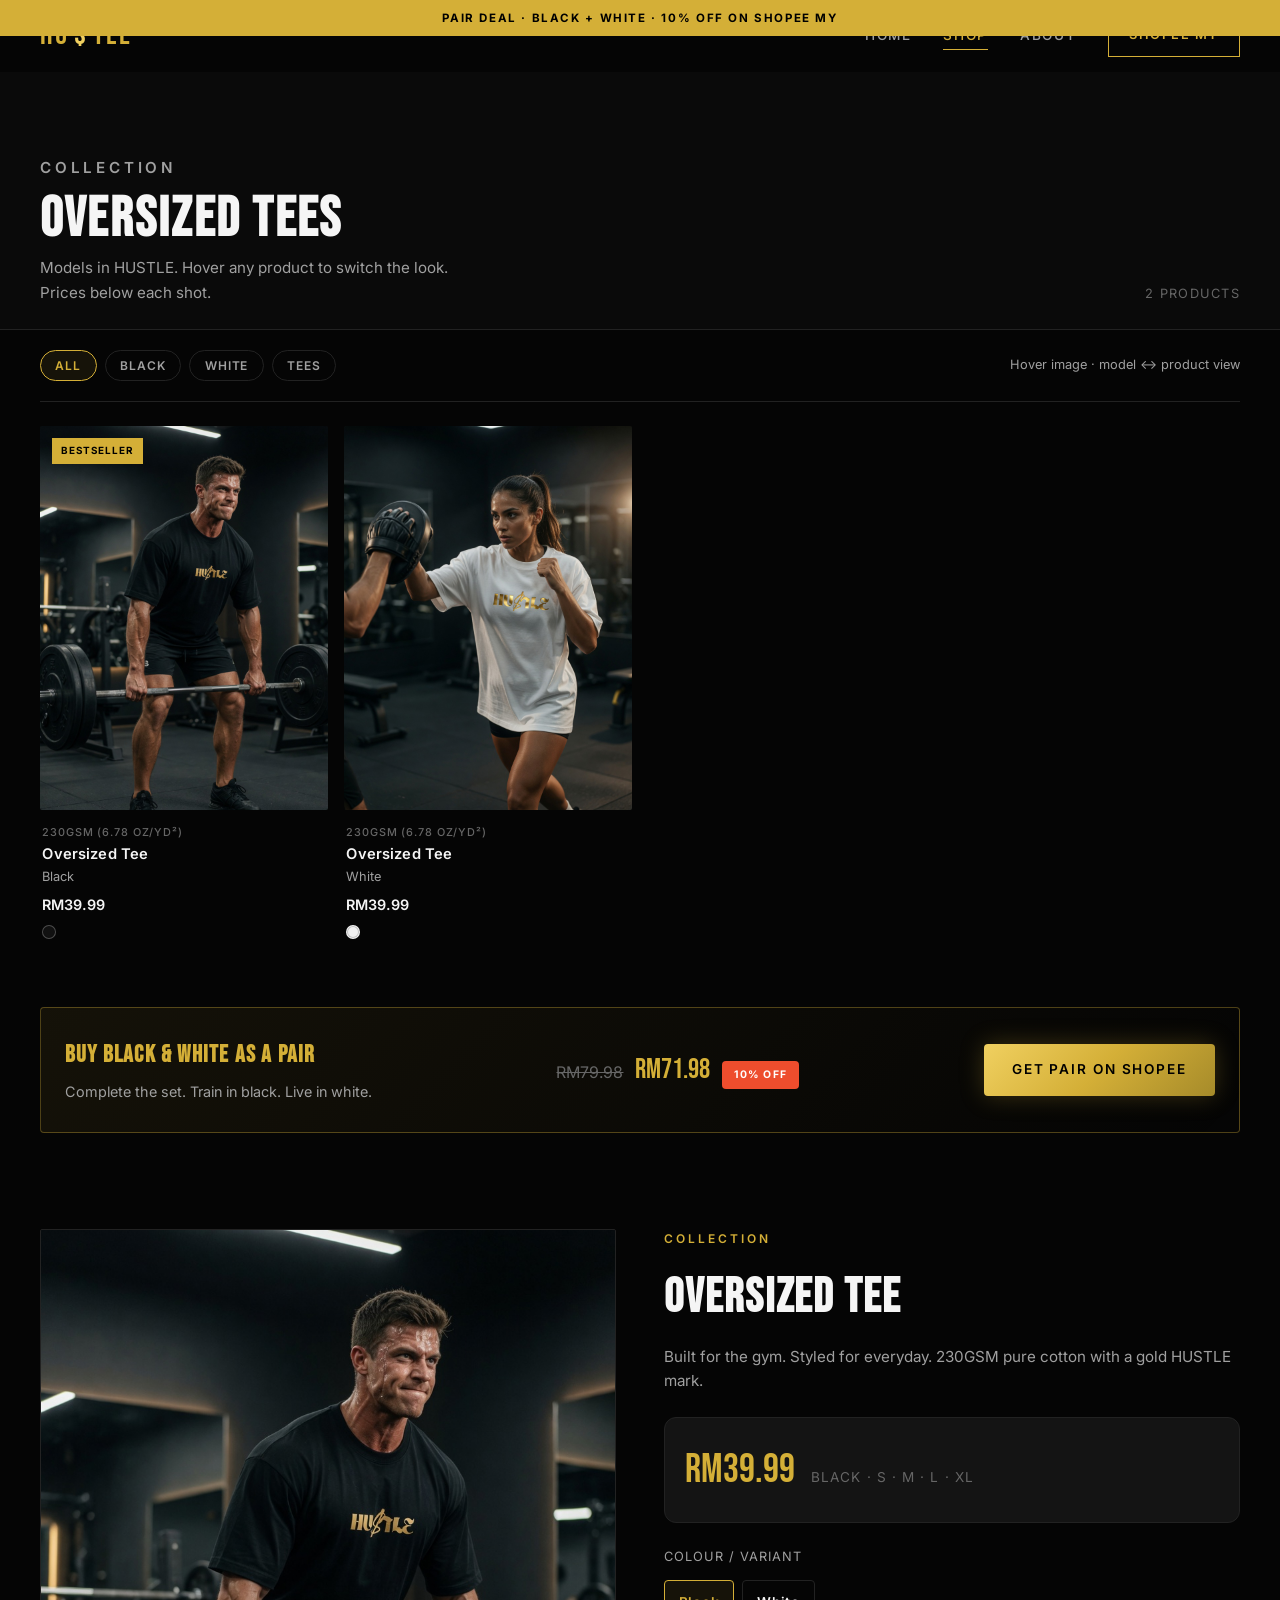
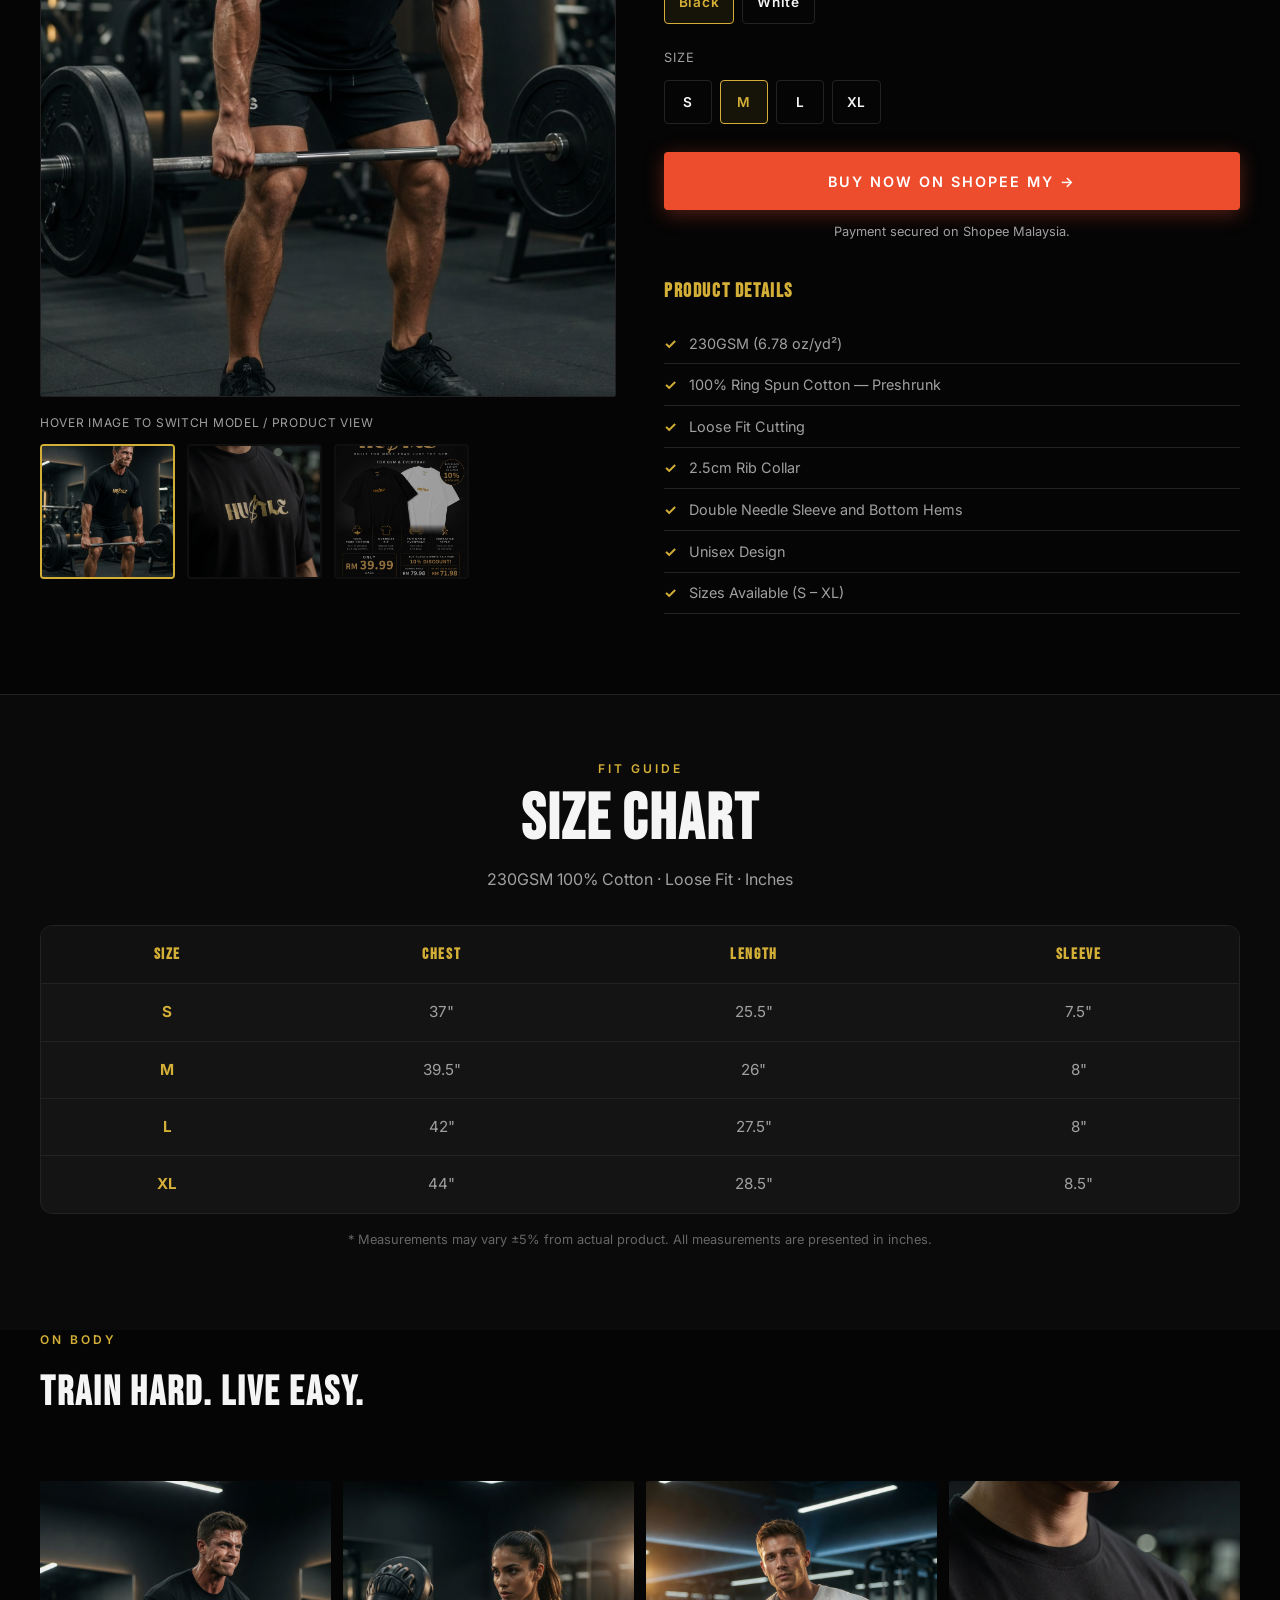
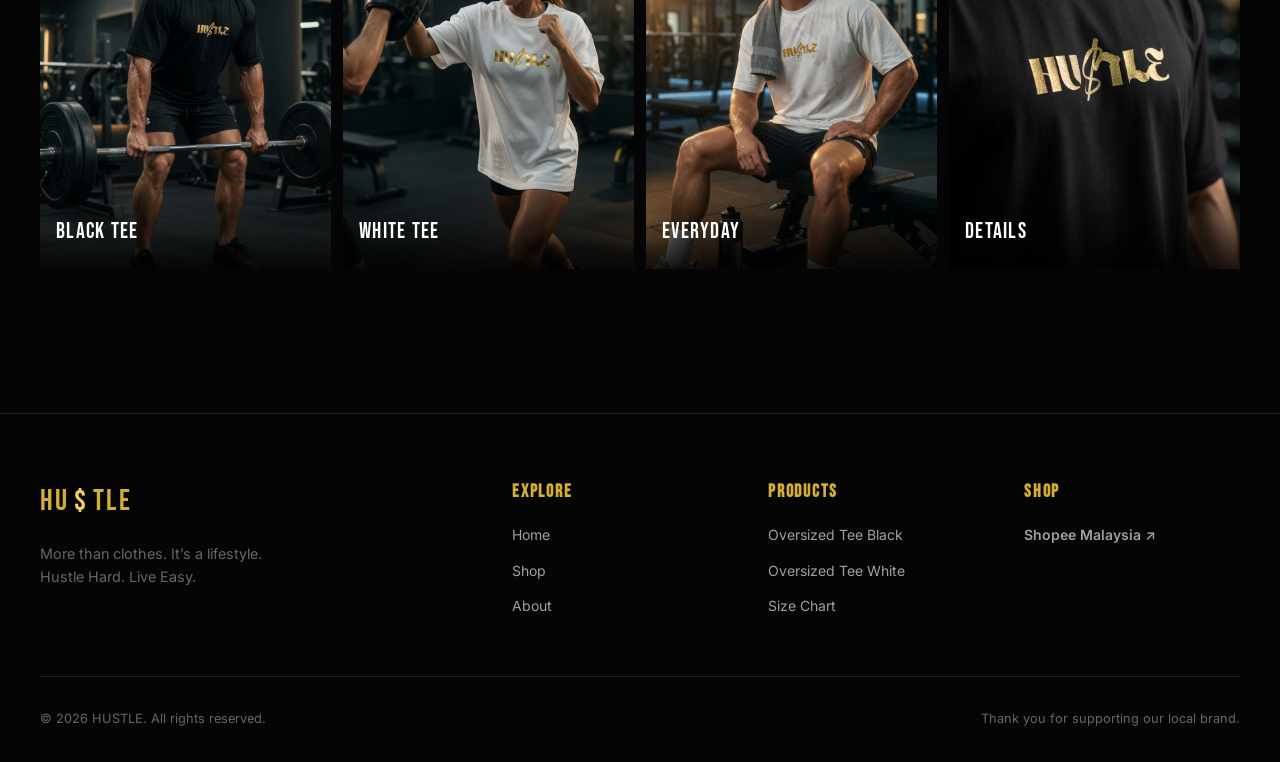
==== commit 74eca6f8: "Gymshark-style UI: model product cards with hover image swap Shop and home now use model-first tiles" ====
--- a/shop.html
+++ b/shop.html
@@ -5,9 +5,9 @@
     <meta name="viewport" content="width=device-width, initial-scale=1.0" />
     <meta
       name="description"
-      content="Shop HUSTLE Oversized Tee — 230GSM pure cotton, Black & White. RM39.99 each or 10% off pair bundle. Buy on Shopee Malaysia."
+      content="Shop HUSTLE Oversized Tee — model fit photos, 230GSM pure cotton, Black & White. RM39.99. Buy on Shopee Malaysia."
     />
-    <title>Shop — HUSTLE Oversized Tee</title>
+    <title>Shop — HUSTLE</title>
     <link rel="preconnect" href="https://fonts.googleapis.com" />
     <link rel="preconnect" href="https://fonts.gstatic.com" crossorigin />
     <link
@@ -17,6 +17,10 @@
     <link rel="stylesheet" href="css/styles.css" />
   </head>
   <body>
+    <div class="announcement-bar">
+      Pair deal · Black + White · 10% off on Shopee MY
+    </div>
+
     <header class="nav" role="banner">
       <div class="nav-inner">
         <a href="index.html" class="logo" aria-label="HUSTLE Home">
@@ -34,32 +38,44 @@
       </div>
     </header>
 
-    <section class="page-hero">
-      <div class="container">
-        <p class="section-label">Official Collection</p>
-        <h1>THE SHOP</h1>
-        <p>Premium oversized tees. Checkout securely on Shopee Malaysia.</p>
+    <section class="shop-header">
+      <div class="container shop-header-inner">
+        <div>
+          <p class="section-label">Collection</p>
+          <h1>OVERSIZED TEES</h1>
+          <p>Models in HUSTLE. Hover any product to switch the look. Prices below each shot.</p>
+        </div>
+        <span class="shop-count" id="shop-count">Loading…</span>
       </div>
     </section>
 
-    <!-- PRODUCT CATALOG -->
-    <div class="container" style="padding-top: 3rem">
-      <div id="products-grid" class="shop-grid" style="margin-bottom: 3rem">
+    <div class="container">
+      <div class="shop-toolbar">
+        <div class="shop-filters">
+          <button type="button" class="filter-chip active" data-filter="all">All</button>
+          <button type="button" class="filter-chip" data-filter="black">Black</button>
+          <button type="button" class="filter-chip" data-filter="white">White</button>
+          <button type="button" class="filter-chip" data-filter="tees">Tees</button>
+        </div>
+        <span class="muted" style="font-size: 0.8rem">Hover image · model ↔ product view</span>
+      </div>
+
+      <!-- Gymshark-style product grid: model photo + price; hover swaps image -->
+      <div id="products-grid" class="gs-grid">
         <p class="muted">Loading products…</p>
       </div>
+
+      <div id="bundle-strip" class="bundle-strip" hidden></div>
     </div>
 
-    <div class="container" id="product-detail-root">
-      <!-- Selected product detail filled by shop-app.js -->
-    </div>
+    <div class="container" id="product-detail-root"></div>
 
-    <!-- SIZE CHART -->
     <section class="size-chart-section" id="size-chart">
       <div class="container">
         <div style="text-align: center; margin-bottom: 2rem" class="reveal">
           <p class="section-label">Fit Guide</p>
           <h2 class="section-title">SIZE CHART</h2>
-          <p class="muted">230GSM 100% Cotton · Loose Fit · Measurements in inches</p>
+          <p class="muted">230GSM 100% Cotton · Loose Fit · Inches</p>
         </div>
         <div class="size-chart-wrap reveal">
           <table class="size-chart">
@@ -78,61 +94,31 @@
       </div>
     </section>
 
-    <!-- Lifestyle strip -->
-    <section class="section">
+    <section class="section" style="padding-top: 0">
       <div class="container">
-        <div class="featured-header reveal">
+        <div class="rail-header">
           <div>
-            <p class="section-label">In the Wild</p>
-            <h2 class="section-title">FROM WORKOUT TO WEEKEND</h2>
+            <p class="section-label">On body</p>
+            <h2>TRAIN HARD. LIVE EASY.</h2>
           </div>
         </div>
-        <div class="shop-grid">
-          <article class="product-card reveal">
-            <div class="product-card-img">
-              <img
-                src="assets/images/hero-male-black.jpg"
-                alt="Training in HUSTLE black oversized tee"
-                loading="lazy"
-                width="600"
-                height="800"
-              />
-            </div>
-            <div class="product-card-body">
-              <h3>TRAIN HARD</h3>
-              <p class="product-meta">Heavyweight cotton that holds up under pressure.</p>
-            </div>
-          </article>
-          <article class="product-card reveal">
-            <div class="product-card-img">
-              <img
-                src="assets/images/lifestyle-female-white.jpg"
-                alt="Lifestyle wear HUSTLE white oversized tee"
-                loading="lazy"
-                width="600"
-                height="800"
-              />
-            </div>
-            <div class="product-card-body">
-              <h3>MOVE FREE</h3>
-              <p class="product-meta">Oversized cut. Max comfort. Zero restriction.</p>
-            </div>
-          </article>
-          <article class="product-card reveal">
-            <div class="product-card-img">
-              <img
-                src="assets/images/lifestyle-rest.jpg"
-                alt="Post-workout in HUSTLE oversized tee"
-                loading="lazy"
-                width="600"
-                height="800"
-              />
-            </div>
-            <div class="product-card-body">
-              <h3>LIVE EASY</h3>
-              <p class="product-meta">From the last set to the late night.</p>
-            </div>
-          </article>
+        <div class="cat-tiles">
+          <a href="#products-grid" class="cat-tile">
+            <img src="assets/images/hero-male-black.jpg" alt="Model in black HUSTLE oversized tee" loading="lazy" />
+            <span>BLACK TEE</span>
+          </a>
+          <a href="#products-grid" class="cat-tile">
+            <img src="assets/images/lifestyle-female-white.jpg" alt="Model in white HUSTLE oversized tee" loading="lazy" />
+            <span>WHITE TEE</span>
+          </a>
+          <a href="#products-grid" class="cat-tile">
+            <img src="assets/images/lifestyle-rest.jpg" alt="Post workout lifestyle" loading="lazy" />
+            <span>EVERYDAY</span>
+          </a>
+          <a href="#products-grid" class="cat-tile">
+            <img src="assets/images/logo-detail.jpg" alt="HUSTLE gold logo detail" loading="lazy" />
+            <span>DETAILS</span>
+          </a>
         </div>
       </div>
     </section>
@@ -178,6 +164,7 @@
 
     <script src="js/config.js"></script>
     <script src="js/catalog.js"></script>
+    <script src="js/product-card.js"></script>
     <script src="js/shop-app.js"></script>
     <script src="js/main.js"></script>
   </body>
--- a/css/styles.css
+++ b/css/styles.css
@@ -1326,3 +1326,482 @@
     width: 100%;
   }
 }
+
+/* ============================================================
+   GYMSHARK-STYLE PRODUCT CARDS
+   Model-first image + hover swap + clean price grid
+   ============================================================ */
+
+.announcement-bar {
+  background: var(--gold);
+  color: var(--black);
+  text-align: center;
+  font-size: 0.72rem;
+  font-weight: 700;
+  letter-spacing: 0.14em;
+  text-transform: uppercase;
+  padding: 0.55rem 1rem;
+  position: relative;
+  z-index: 1001;
+}
+
+.announcement-bar a {
+  color: inherit;
+  text-decoration: underline;
+  text-underline-offset: 2px;
+}
+
+/* Shop collection header */
+.shop-header {
+  padding: calc(var(--nav-h) + 2.5rem) 0 1.5rem;
+  border-bottom: 1px solid var(--border);
+  background: var(--bg-primary);
+}
+
+.shop-header-inner {
+  display: flex;
+  flex-wrap: wrap;
+  align-items: flex-end;
+  justify-content: space-between;
+  gap: 1rem;
+}
+
+.shop-header h1 {
+  font-family: var(--font-display);
+  font-size: clamp(2.25rem, 5vw, 3.5rem);
+  letter-spacing: 0.04em;
+  line-height: 1;
+}
+
+.shop-header p {
+  color: var(--text-muted);
+  margin-top: 0.5rem;
+  max-width: 420px;
+  font-size: 0.95rem;
+}
+
+.shop-count {
+  font-size: 0.8rem;
+  letter-spacing: 0.1em;
+  text-transform: uppercase;
+  color: var(--text-dim);
+}
+
+.shop-toolbar {
+  display: flex;
+  flex-wrap: wrap;
+  align-items: center;
+  justify-content: space-between;
+  gap: 1rem;
+  padding: 1.25rem 0;
+  border-bottom: 1px solid var(--border);
+  margin-bottom: 1.5rem;
+}
+
+.shop-filters {
+  display: flex;
+  flex-wrap: wrap;
+  gap: 0.5rem;
+}
+
+.filter-chip {
+  padding: 0.45rem 0.9rem;
+  border: 1px solid var(--border);
+  border-radius: 999px;
+  font-size: 0.75rem;
+  font-weight: 600;
+  letter-spacing: 0.08em;
+  text-transform: uppercase;
+  color: var(--text-muted);
+  transition: all var(--transition);
+  cursor: pointer;
+  background: transparent;
+}
+
+.filter-chip:hover,
+.filter-chip.active {
+  border-color: var(--gold);
+  color: var(--gold);
+  background: rgba(212, 175, 55, 0.08);
+}
+
+/* Product grid — Gymshark-like multi column */
+.gs-grid {
+  display: grid;
+  grid-template-columns: repeat(4, 1fr);
+  gap: 1.25rem 1rem;
+  padding-bottom: 4rem;
+}
+
+@media (max-width: 1100px) {
+  .gs-grid {
+    grid-template-columns: repeat(3, 1fr);
+  }
+}
+
+@media (max-width: 720px) {
+  .gs-grid {
+    grid-template-columns: repeat(2, 1fr);
+    gap: 1rem 0.65rem;
+  }
+}
+
+/* Core product tile */
+.gs-card {
+  display: flex;
+  flex-direction: column;
+  background: transparent;
+  border: none;
+  border-radius: 0;
+  overflow: visible;
+  cursor: pointer;
+  text-align: left;
+  transition: none;
+  position: relative;
+}
+
+.gs-card:hover {
+  transform: none;
+  border-color: transparent;
+}
+
+.gs-media {
+  position: relative;
+  aspect-ratio: 3 / 4;
+  overflow: hidden;
+  background: #121212;
+  border-radius: 2px;
+}
+
+.gs-media img {
+  position: absolute;
+  inset: 0;
+  width: 100%;
+  height: 100%;
+  object-fit: cover;
+  transition: opacity 0.35s ease, transform 0.6s var(--ease);
+}
+
+/* Primary = model shot, Secondary = alt angle / product */
+.gs-media .gs-img-primary {
+  opacity: 1;
+  z-index: 1;
+}
+
+.gs-media .gs-img-secondary {
+  opacity: 0;
+  z-index: 2;
+}
+
+.gs-card:hover .gs-media .gs-img-primary {
+  opacity: 0;
+  transform: scale(1.03);
+}
+
+.gs-card:hover .gs-media .gs-img-secondary {
+  opacity: 1;
+  transform: scale(1.02);
+}
+
+/* Only one image — gentle zoom on hover */
+.gs-media.single .gs-img-primary {
+  opacity: 1 !important;
+}
+
+.gs-card:hover .gs-media.single .gs-img-primary {
+  opacity: 1 !important;
+  transform: scale(1.05);
+}
+
+.gs-badge {
+  position: absolute;
+  top: 0.75rem;
+  left: 0.75rem;
+  z-index: 5;
+  padding: 0.3rem 0.55rem;
+  background: var(--white);
+  color: var(--black);
+  font-size: 0.62rem;
+  font-weight: 700;
+  letter-spacing: 0.1em;
+  text-transform: uppercase;
+}
+
+.gs-badge.gold {
+  background: var(--gold);
+}
+
+.gs-quick {
+  position: absolute;
+  left: 0.75rem;
+  right: 0.75rem;
+  bottom: 0.75rem;
+  z-index: 5;
+  opacity: 0;
+  transform: translateY(8px);
+  transition: all 0.3s var(--ease);
+}
+
+.gs-card:hover .gs-quick {
+  opacity: 1;
+  transform: translateY(0);
+}
+
+.gs-quick .btn {
+  width: 100%;
+  padding: 0.75rem 1rem;
+  font-size: 0.72rem;
+  background: var(--white);
+  color: var(--black);
+  box-shadow: 0 8px 24px rgba(0, 0, 0, 0.35);
+}
+
+.gs-quick .btn:hover {
+  background: var(--gold);
+  color: var(--black);
+  filter: none;
+  transform: none;
+}
+
+.gs-info {
+  padding: 0.85rem 0.15rem 0.25rem;
+  display: flex;
+  flex-direction: column;
+  gap: 0.2rem;
+}
+
+.gs-info .gs-fit {
+  font-size: 0.68rem;
+  letter-spacing: 0.08em;
+  text-transform: uppercase;
+  color: var(--text-dim);
+  font-weight: 500;
+}
+
+.gs-info h3 {
+  font-family: var(--font-body);
+  font-size: 0.92rem;
+  font-weight: 600;
+  letter-spacing: 0.01em;
+  color: var(--text);
+  line-height: 1.3;
+  margin: 0;
+}
+
+.gs-info .gs-color {
+  font-size: 0.8rem;
+  color: var(--text-muted);
+}
+
+.gs-info .gs-price {
+  font-family: var(--font-body);
+  font-size: 0.9rem;
+  font-weight: 600;
+  color: var(--text);
+  margin-top: 0.15rem;
+  letter-spacing: 0;
+}
+
+.gs-info .gs-price .was {
+  color: var(--text-dim);
+  text-decoration: line-through;
+  font-weight: 500;
+  margin-left: 0.4rem;
+  font-size: 0.82rem;
+}
+
+.gs-info .gs-price .sale {
+  color: var(--gold);
+}
+
+.gs-swatches {
+  display: flex;
+  gap: 0.35rem;
+  margin-top: 0.4rem;
+}
+
+.gs-swatch-dot {
+  width: 14px;
+  height: 14px;
+  border-radius: 50%;
+  border: 1px solid rgba(255, 255, 255, 0.25);
+  box-shadow: inset 0 0 0 1px rgba(0, 0, 0, 0.2);
+}
+
+.gs-swatch-dot.black { background: #111; }
+.gs-swatch-dot.white { background: #f0f0f0; }
+
+/* Horizontal product rail (homepage) */
+.product-rail-section {
+  padding: 3.5rem 0 4rem;
+  background: var(--bg-void);
+}
+
+.rail-header {
+  display: flex;
+  align-items: flex-end;
+  justify-content: space-between;
+  gap: 1rem;
+  margin-bottom: 1.5rem;
+}
+
+.rail-header h2 {
+  font-family: var(--font-display);
+  font-size: clamp(1.75rem, 4vw, 2.5rem);
+  letter-spacing: 0.05em;
+}
+
+.rail-header a {
+  font-size: 0.8rem;
+  font-weight: 600;
+  letter-spacing: 0.1em;
+  text-transform: uppercase;
+  color: var(--gold);
+  border-bottom: 1px solid transparent;
+  transition: border-color var(--transition);
+}
+
+.rail-header a:hover {
+  border-bottom-color: var(--gold);
+}
+
+.product-rail {
+  display: grid;
+  grid-auto-flow: column;
+  grid-auto-columns: minmax(220px, 1fr);
+  gap: 1rem;
+  overflow-x: auto;
+  scroll-snap-type: x mandatory;
+  padding-bottom: 0.5rem;
+  -webkit-overflow-scrolling: touch;
+  scrollbar-width: thin;
+  scrollbar-color: var(--border) transparent;
+}
+
+.product-rail .gs-card {
+  scroll-snap-align: start;
+  min-width: 220px;
+}
+
+@media (min-width: 1100px) {
+  .product-rail {
+    grid-auto-flow: unset;
+    grid-template-columns: repeat(4, 1fr);
+    overflow: visible;
+  }
+}
+
+/* Category tiles like Gymshark "Favorites" */
+.cat-tiles {
+  display: grid;
+  grid-template-columns: repeat(4, 1fr);
+  gap: 0.75rem;
+  padding: 2rem 0 4rem;
+}
+
+.cat-tile {
+  position: relative;
+  aspect-ratio: 3 / 4;
+  overflow: hidden;
+  border-radius: 2px;
+  display: block;
+}
+
+.cat-tile img {
+  width: 100%;
+  height: 100%;
+  object-fit: cover;
+  transition: transform 0.6s var(--ease);
+}
+
+.cat-tile:hover img {
+  transform: scale(1.06);
+}
+
+.cat-tile span {
+  position: absolute;
+  left: 0;
+  right: 0;
+  bottom: 0;
+  padding: 2.5rem 1rem 1.25rem;
+  background: linear-gradient(transparent, rgba(0, 0, 0, 0.85));
+  font-family: var(--font-display);
+  font-size: 1.35rem;
+  letter-spacing: 0.06em;
+  color: var(--white);
+}
+
+@media (max-width: 720px) {
+  .cat-tiles {
+    grid-template-columns: repeat(2, 1fr);
+  }
+
+  .gs-quick {
+    opacity: 1;
+    transform: none;
+    position: static;
+    margin-top: 0.5rem;
+  }
+
+  .gs-quick .btn {
+    background: transparent;
+    color: var(--gold);
+    border: 1px solid var(--border-gold);
+    box-shadow: none;
+    padding: 0.55rem;
+  }
+}
+
+/* Bundle strip under grid */
+.bundle-strip {
+  margin: 0 0 4rem;
+  padding: 1.75rem 1.5rem;
+  border: 1px solid var(--border-gold);
+  border-radius: 4px;
+  display: flex;
+  flex-wrap: wrap;
+  align-items: center;
+  justify-content: space-between;
+  gap: 1.25rem;
+  background: linear-gradient(135deg, rgba(212, 175, 55, 0.08), transparent);
+}
+
+.bundle-strip h3 {
+  font-family: var(--font-display);
+  font-size: 1.5rem;
+  letter-spacing: 0.05em;
+  color: var(--gold);
+}
+
+.bundle-strip .prices {
+  display: flex;
+  align-items: baseline;
+  gap: 0.75rem;
+  flex-wrap: wrap;
+}
+
+.bundle-strip .now {
+  font-family: var(--font-display);
+  font-size: 1.75rem;
+  color: var(--gold);
+}
+
+.bundle-strip .was {
+  text-decoration: line-through;
+  color: var(--text-dim);
+}
+
+/* Soften old product-card for compatibility */
+.product-card {
+  border-radius: 2px;
+}
+
+.shop-grid {
+  grid-template-columns: repeat(4, 1fr);
+}
+
+@media (max-width: 1100px) {
+  .shop-grid {
+    grid-template-columns: repeat(2, 1fr);
+  }
+}
